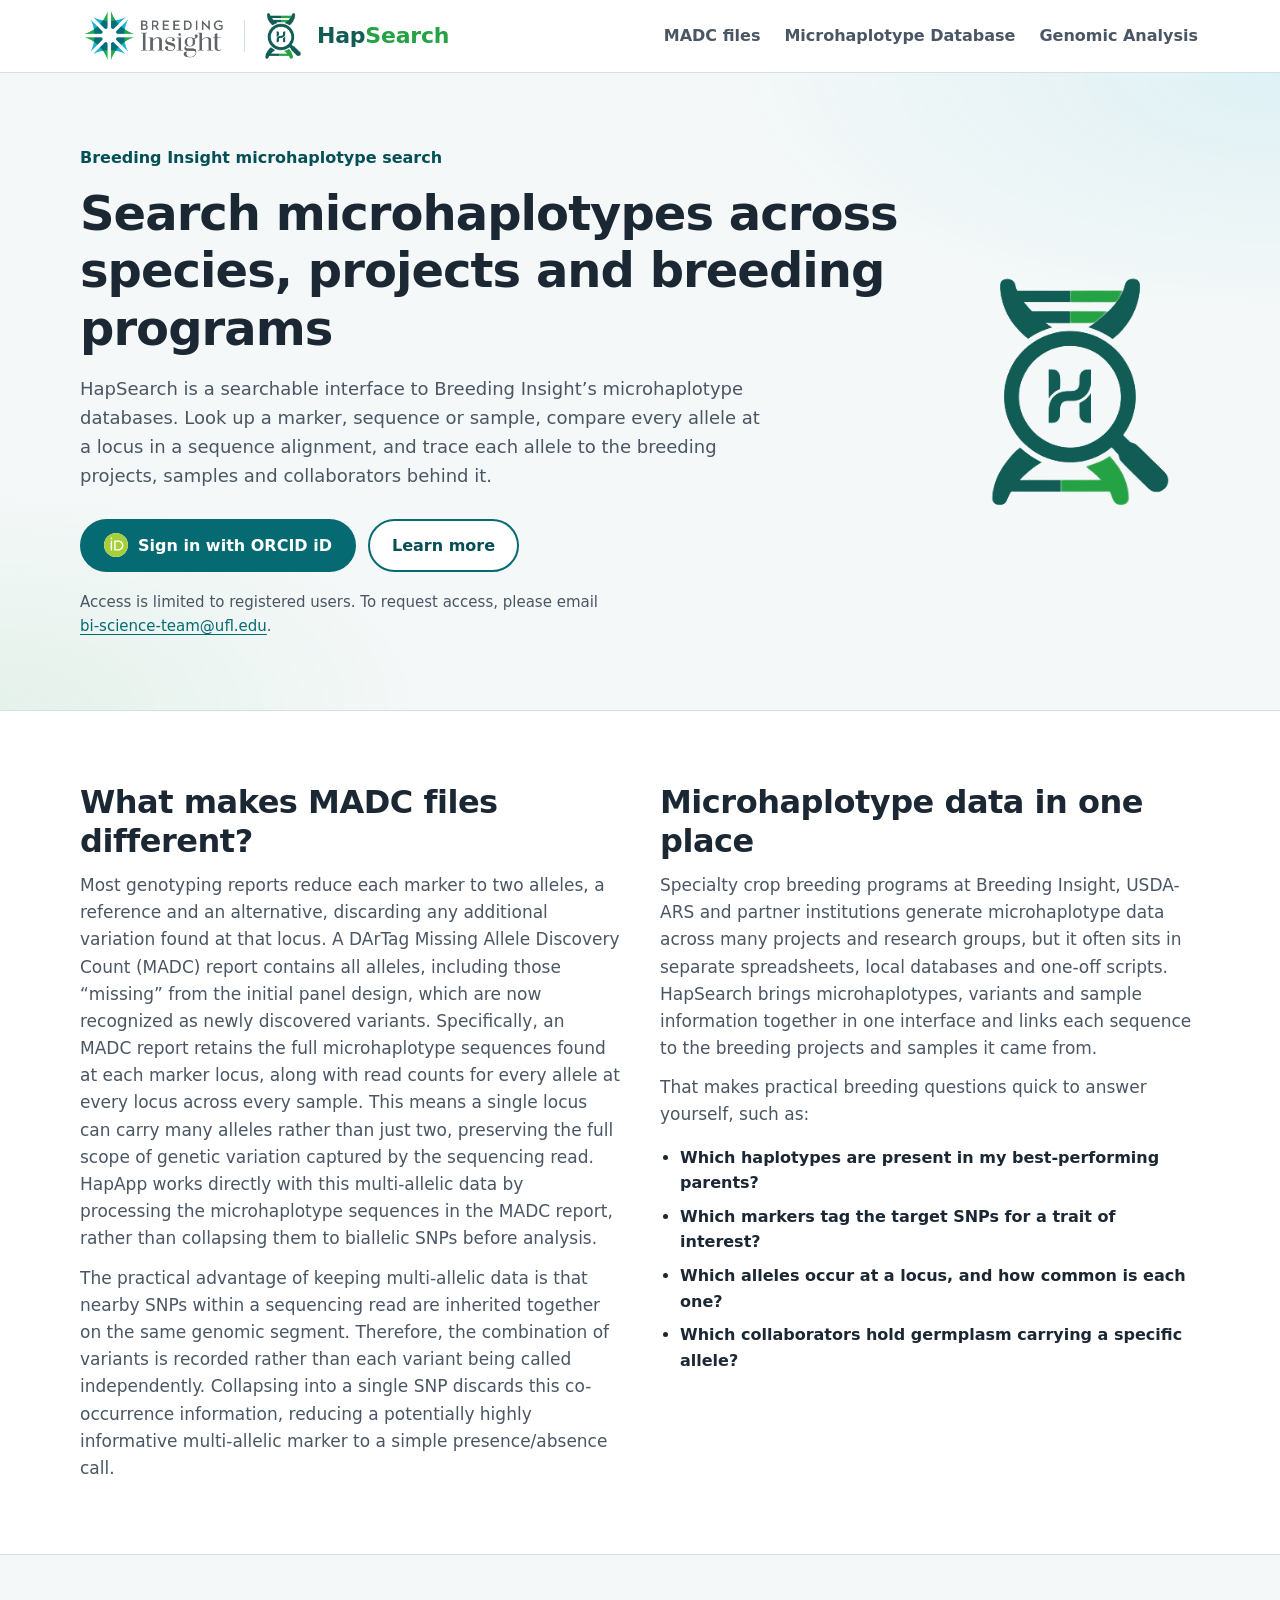
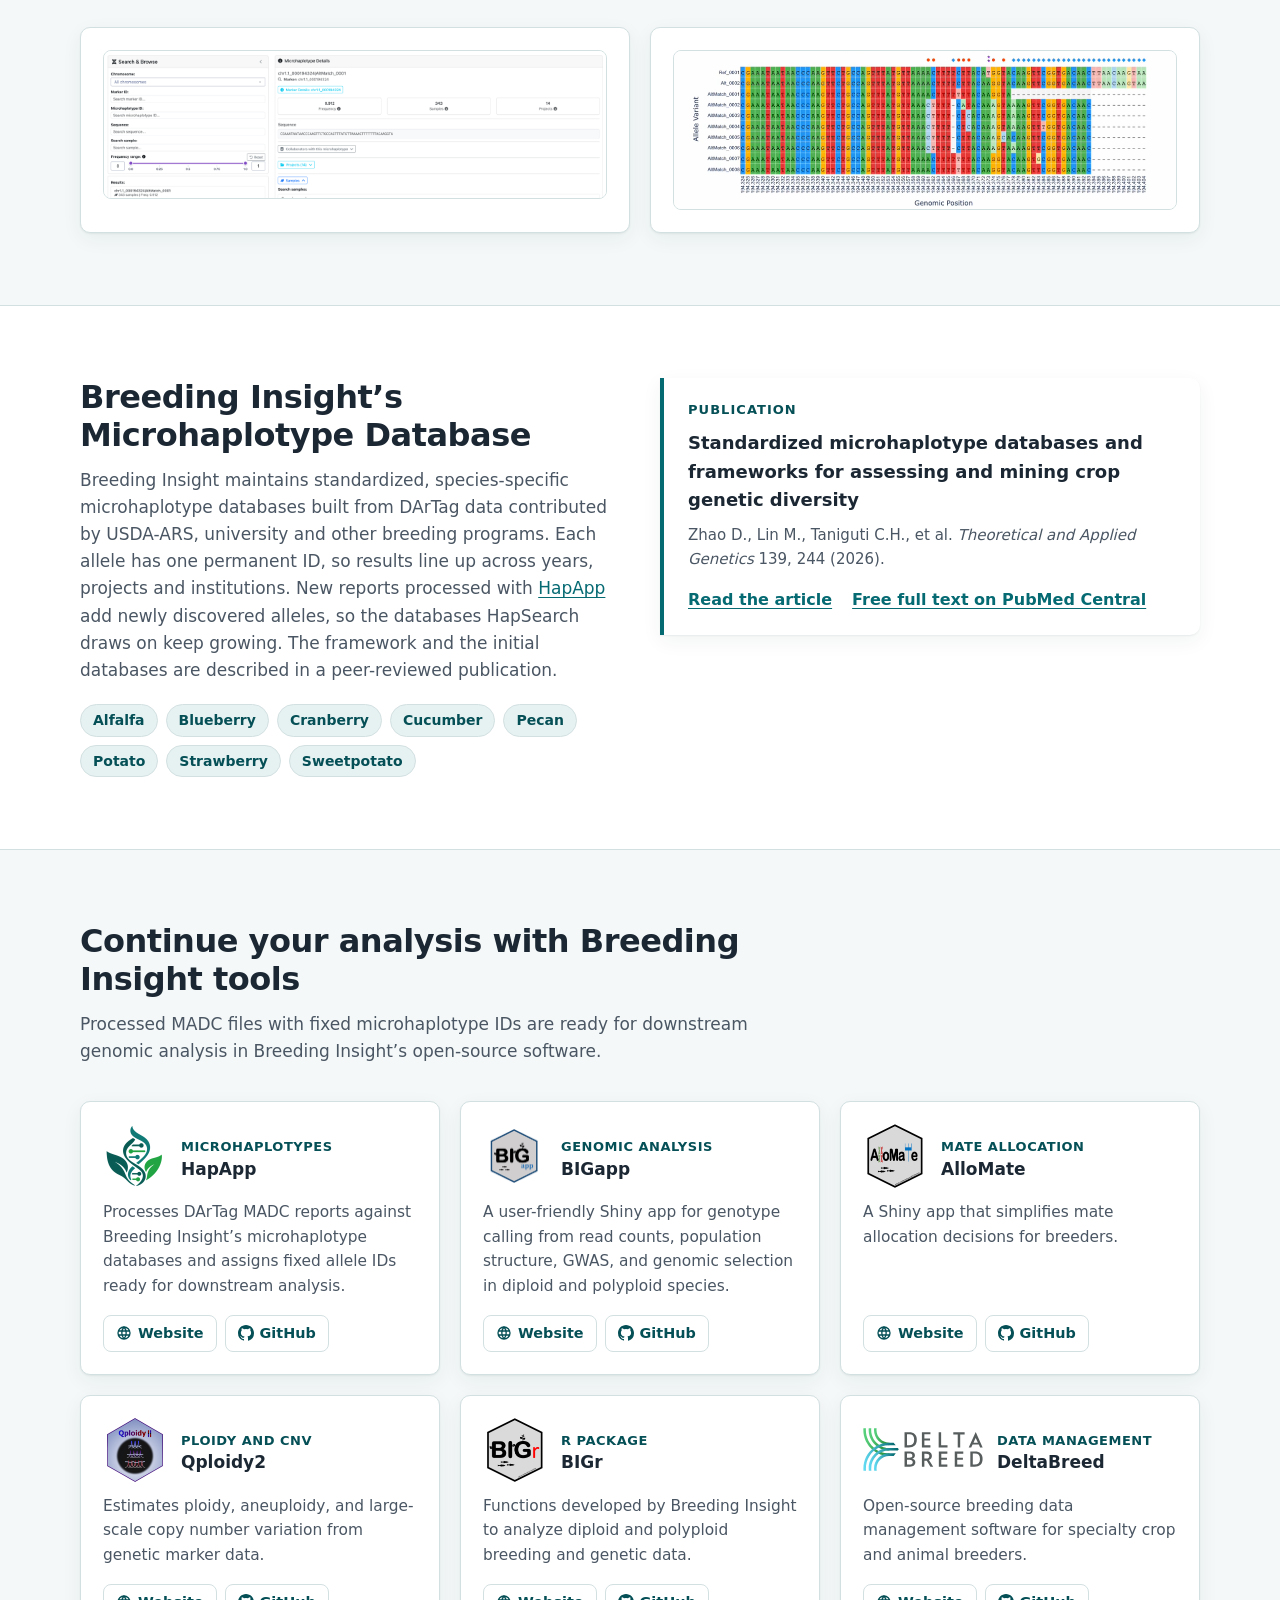
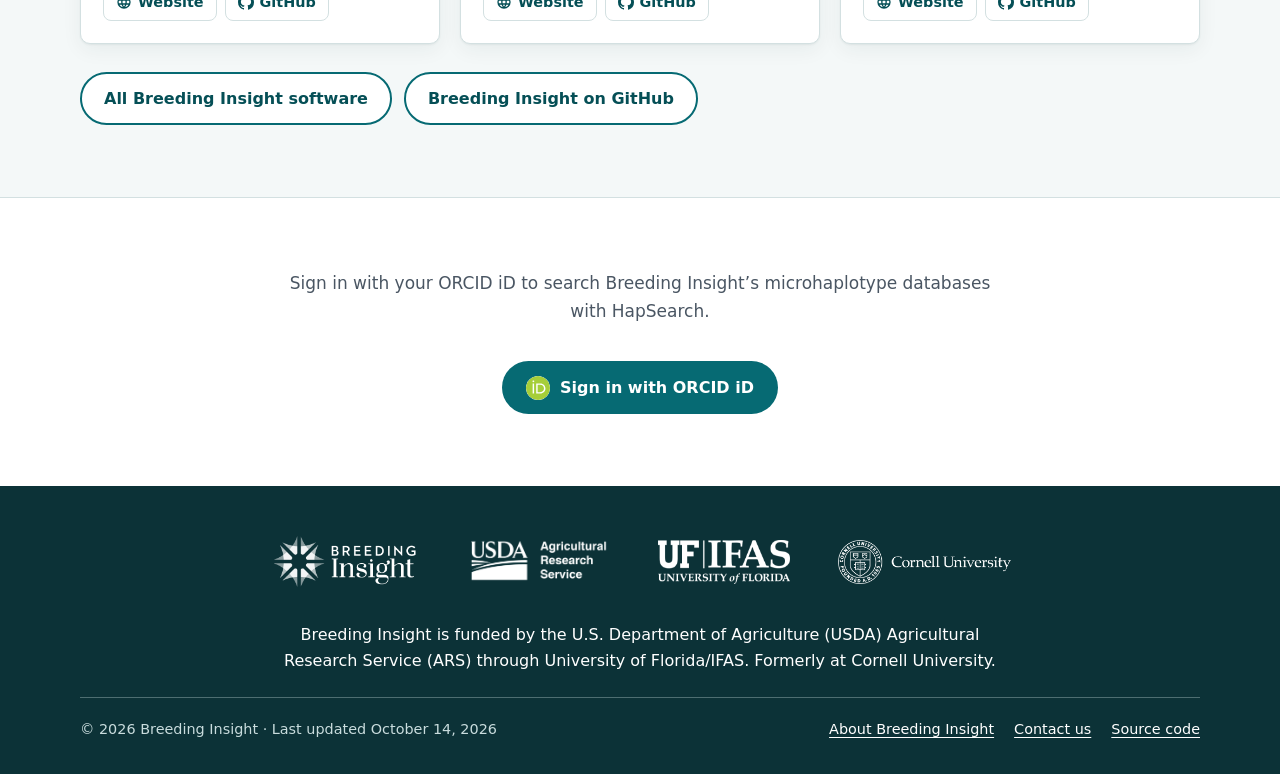
==== landing/index.html @ 9e6e0202 "Add a GitHub Pages landing page for the Cloud Run service The landing page follows the Breeding Insi" ====
<!doctype html>
<!--
  HapSearch landing page, published to GitHub Pages by .github/workflows/pages.yml.
  Layout and styles are copied from AlloMate's and HapApp's landing pages
  (Breeding-Insight/AlloMate and Breeding-Insight/HapApp-online, landing/index.html); keep them
  in step. The Cloud Run app URL appears in both sign-in links and on the wake.js script tag at
  the bottom of the page; update all three together. Update "Last updated" when content changes.
-->
<html lang="en">
  <head>
    <meta charset="utf-8">
    <meta name="viewport" content="width=device-width, initial-scale=1">
    <meta name="description" content="HapSearch is a search interface for Breeding Insight's microhaplotype databases: find alleles by species, sequence or project, compare them in alignments, and connect with the breeding programs that hold them.">
    <title>HapSearch | Breeding Insight</title>
    <link rel="icon" type="image/png" href="assets/hapsearch-icon.png">
    <style>
      :root {
        --ink: #1b2733;
        --ink-muted: #4a5663;
        --surface: #ffffff;
        --surface-alt: #f4f8f8;
        --surface-tint: #e6f2f2;
        --border: #d3e0e1;
        --primary: #066a73;
        --primary-strong: #054f56;
        --accent-green: #2aa84a;
        --accent-cyan: #1fb1d6;
        --footer-bg: #0c3237;
        --footer-ink: #ffffff;
        --footer-muted: #c9dcdd;
        --focus: #1b64dd;
        --radius: 10px;
        --shadow: 0 1px 2px rgba(12, 50, 55, 0.06), 0 6px 20px rgba(12, 50, 55, 0.06);
        --max: 1120px;
        --font: system-ui, -apple-system, BlinkMacSystemFont, "Segoe UI", Roboto, "Helvetica Neue", Arial, sans-serif;
      }

      *, *::before, *::after { box-sizing: border-box; }
      html { scroll-behavior: smooth; }
      body {
        margin: 0;
        background: var(--surface);
        color: var(--ink);
        font-family: var(--font);
        font-size: 1rem;
        line-height: 1.6;
        -webkit-font-smoothing: antialiased;
      }
      img { max-width: 100%; height: auto; }
      h1, h2, h3 { line-height: 1.2; margin: 0; }
      p { margin: 0; }
      a { color: var(--primary); text-underline-offset: 3px; }
      a:hover { color: var(--primary-strong); }
      :focus-visible { outline: 3px solid var(--focus); outline-offset: 3px; border-radius: 4px; }

      .skip-link {
        position: absolute; left: 16px; top: -100px; z-index: 10;
        background: var(--surface); color: var(--primary-strong); padding: 10px 16px;
        border: 2px solid var(--primary); border-radius: 6px; font-weight: 700;
      }
      .skip-link:focus { top: 12px; }
      .visually-hidden {
        position: absolute; width: 1px; height: 1px; padding: 0; margin: -1px;
        overflow: hidden; clip: rect(0, 0, 0, 0); white-space: nowrap; border: 0;
      }
      .wrap { width: min(var(--max), 100% - 32px); margin-inline: auto; }

      /* Header */
      .site-header { border-bottom: 1px solid var(--border); background: var(--surface); }
      .site-header .wrap { display: flex; align-items: center; justify-content: space-between; gap: 16px; min-height: 72px; flex-wrap: wrap; }
      .brand { display: flex; align-items: center; gap: 14px; }
      .brand .bi-logo { display: block; width: 150px; }
      .app-brand { display: flex; align-items: center; gap: 10px; text-decoration: none; color: var(--ink); }
      .app-brand img { display: block; height: 48px; width: auto; }
      .brand-divider { width: 1px; height: 32px; background: var(--border); }
      .site-nav ul { display: flex; gap: 4px 20px; list-style: none; margin: 0; padding: 0; flex-wrap: wrap; }
      .site-nav a { color: var(--ink-muted); font-weight: 600; text-decoration: none; padding: 6px 2px; display: inline-block; }
      .site-nav a:hover { color: var(--primary-strong); text-decoration: underline; }

      /* Buttons */
      .btn {
        display: inline-flex; align-items: center; gap: 10px; min-height: 48px;
        padding: 12px 22px; border-radius: 999px; font-weight: 700; font-size: 1rem;
        text-decoration: none; border: 2px solid transparent; transition: background-color .15s ease, color .15s ease;
      }
      .btn-primary { background: var(--primary); color: #ffffff; }
      .btn-primary:hover { background: var(--primary-strong); color: #ffffff; }
      .btn-secondary { background: var(--surface); color: var(--primary-strong); border-color: var(--primary); }
      .btn-secondary:hover { background: var(--surface-tint); color: var(--primary-strong); }
      .btn[aria-busy="true"] { cursor: progress; }
      .launch-spinner {
        width: 18px; height: 18px; flex: none; border-radius: 50%;
        border: 3px solid rgba(255, 255, 255, 0.45); border-top-color: #ffffff;
        animation: launch-spin 0.9s linear infinite;
      }
      @keyframes launch-spin { to { transform: rotate(360deg); } }
      .launch-status { flex-basis: 100%; margin: 4px 0 0; font-size: 0.9375rem; color: var(--ink-muted); }
      .launch-status:empty { display: none; }
      .orcid-icon { width: 24px; height: 24px; flex: none; background: #ffffff; border-radius: 50%; }

      /* Hero */
      .hero {
        background:
          radial-gradient(900px 400px at 100% 0%, rgba(31, 177, 214, 0.10), transparent 60%),
          radial-gradient(700px 360px at 0% 100%, rgba(42, 168, 74, 0.08), transparent 60%),
          var(--surface-alt);
        border-bottom: 1px solid var(--border);
      }
      .hero .wrap { display: grid; grid-template-columns: 1fr auto; gap: 48px; align-items: center; padding-block: 72px; }
      .hero-logo { width: 240px; height: auto; }
      .eyebrow {
        display: inline-block; font-size: 1rem; font-weight: 700;
        color: var(--primary-strong); margin-bottom: 14px;
      }
      .hero h1 { font-size: clamp(2rem, 1.3rem + 2.6vw, 3rem); letter-spacing: -0.02em; margin-bottom: 18px; }
      .hero .lead { font-size: 1.125rem; color: var(--ink-muted); max-width: 60ch; margin-bottom: 28px; }
      .hero-actions { display: flex; gap: 12px; flex-wrap: wrap; margin-bottom: 18px; }
      .access-note { font-size: 0.9375rem; color: var(--ink-muted); max-width: 60ch; }
      .nowrap { white-space: nowrap; }


      /* Sections */
      section.band { padding-block: 72px; }
      section.band.alt { background: var(--surface-alt); border-block: 1px solid var(--border); }
      .section-head { max-width: 72ch; margin-bottom: 36px; }
      .section-head h2 { font-size: clamp(1.5rem, 1.2rem + 1.2vw, 2rem); letter-spacing: -0.015em; margin-bottom: 12px; }
      .section-head p { color: var(--ink-muted); font-size: 1.0625rem; }
      .section-head p + p { margin-top: 12px; }

      .grid { display: grid; gap: 20px; }
      .grid-3 { grid-template-columns: repeat(3, 1fr); }

      .card {
        background: var(--surface); border: 1px solid var(--border); border-radius: var(--radius);
        padding: 22px; box-shadow: var(--shadow); display: flex; flex-direction: column; gap: 10px;
      }
      .card h3 { font-size: 1.0625rem; }
      .card p { color: var(--ink-muted); font-size: 0.9625rem; }

      .split { display: grid; grid-template-columns: 1fr 1fr; gap: 40px; align-items: start; }
      .steps { list-style: none; margin: 0; padding: 0; counter-reset: step; }
      .steps li { position: relative; padding-left: 48px; color: var(--ink-muted); counter-increment: step; }
      .steps li + li { margin-top: 18px; }
      .steps li::before {
        content: counter(step); position: absolute; left: 0; top: 0; width: 32px; height: 32px;
        border-radius: 50%; background: var(--surface-tint); color: var(--primary-strong);
        border: 2px solid var(--primary); font-weight: 700; display: grid; place-items: center;
      }
      .steps strong { display: block; color: var(--ink); }

      .citation {
        border-left: 4px solid var(--primary); background: var(--surface); border-radius: 0 var(--radius) var(--radius) 0;
        padding: 22px 24px; box-shadow: var(--shadow);
      }
      .citation .label { font-size: 0.8125rem; font-weight: 700; letter-spacing: 0.08em; text-transform: uppercase; color: var(--primary-strong); margin-bottom: 8px; }
      .citation .title { font-size: 1.125rem; font-weight: 700; margin-bottom: 8px; }
      .citation .meta { color: var(--ink-muted); font-size: 0.9375rem; margin-bottom: 16px; }
      .citation .links { display: flex; gap: 12px 20px; flex-wrap: wrap; font-weight: 600; }
      .crops { display: flex; flex-wrap: wrap; gap: 8px; list-style: none; padding: 0; margin: 20px 0 0; }
      .crops li {
        background: var(--surface-tint); color: var(--primary-strong); border: 1px solid var(--border);
        border-radius: 999px; padding: 4px 12px; font-size: 0.875rem; font-weight: 600;
      }

      .tool-card { gap: 12px; }
      .tool-head { display: flex; align-items: center; gap: 14px; }
      .tool-logo { width: 64px; height: 64px; object-fit: contain; flex: none; }
      .tool-logo.wide { width: 120px; }
      .tool-logo-fallback {
        width: 64px; height: 64px; flex: none; display: grid; place-items: center;
        clip-path: polygon(50% 0, 100% 25%, 100% 75%, 50% 100%, 0 75%, 0 25%);
        background: var(--primary); color: #ffffff; font-weight: 800; font-size: 1rem;
      }
      .tool-card .tool-tag { font-size: 0.8125rem; font-weight: 700; color: var(--primary-strong); letter-spacing: 0.04em; text-transform: uppercase; }
      .tool-card p { flex: 1; }
      .tool-links { display: flex; gap: 8px; flex-wrap: wrap; margin-top: 4px; }
      .tool-links a {
        display: inline-flex; align-items: center; gap: 6px; min-height: 36px; padding: 6px 12px;
        border-radius: 8px; border: 1px solid var(--border); font-size: 0.9rem; font-weight: 600;
        text-decoration: none; color: var(--primary-strong); background: var(--surface);
      }
      .tool-links a:hover { background: var(--surface-tint); border-color: var(--primary); }
      .tool-links svg { width: 16px; height: 16px; flex: none; }
      .more-links { margin-top: 28px; display: flex; gap: 12px; flex-wrap: wrap; }

      .cta { text-align: center; }
      .cta .section-head { margin-inline: auto; }
      .cta .hero-actions { justify-content: center; margin-bottom: 0; }


      /* Footer */
      .site-footer { background: var(--footer-bg); color: var(--footer-ink); padding-block: 48px 32px; }
      .partner-logos { display: flex; align-items: center; justify-content: center; flex-wrap: wrap; gap: 28px 48px; list-style: none; margin: 0 0 32px; padding: 0; }
      .partner-logos img { display: block; height: 44px; width: auto; }
      .partner-logos .logo-bi img { height: 56px; }
      .partner-logos .logo-ifas img { filter: brightness(0) invert(1); }
      .funding { text-align: center; max-width: 70ch; margin: 0 auto 24px; color: var(--footer-ink); font-size: 1rem; }
      .footer-bottom {
        border-top: 1px solid rgba(201, 220, 221, 0.35); padding-top: 20px;
        display: flex; justify-content: space-between; gap: 12px 24px; flex-wrap: wrap; color: var(--footer-muted); font-size: 0.9rem;
      }
      .footer-bottom ul { display: flex; gap: 8px 20px; flex-wrap: wrap; list-style: none; margin: 0; padding: 0; }
      .site-footer a { color: var(--footer-ink); }
      .site-footer a:hover { color: var(--footer-muted); }
      .site-footer :focus-visible { outline-color: #ffffff; }

      @media (max-width: 960px) {
        .split { grid-template-columns: 1fr; }
        .hero-logo { width: 160px; }
        .grid-3 { grid-template-columns: repeat(2, 1fr); }
      }
      @media (max-width: 640px) {
        .hero .wrap { padding-block: 48px; }
        .hero-logo { display: none; }
        section.band { padding-block: 52px; }
        .grid-3 { grid-template-columns: 1fr; }
        .brand .bi-logo { width: 120px; }
        .brand-divider, .site-nav { display: none; }
        .partner-logos img { height: 36px; }
        .partner-logos .logo-bi img { height: 46px; }
      }
      @media (prefers-reduced-motion: reduce) {
        html { scroll-behavior: auto; }
        .launch-spinner { animation-duration: 2.4s; }
        * { transition: none !important; }
      }
      @media (forced-colors: active) {
        .btn, .card, .tool-links a { border: 1px solid CanvasText; }
      }
      .app-brand .app-name { font-size: 1.375rem; font-weight: 800; letter-spacing: -0.01em; }

      /* Wordmark colors match the logo (and HapApp's wordmark). */
      .app-name .wm-hap { color: #115c55; }
      .app-name .wm-search { color: #25a244; }

      /* Screenshots */
      .feature-card { gap: 14px; }
      .shot {
        margin: 0; border: 1px solid var(--border); border-radius: 8px; overflow: hidden;
        background: var(--surface-alt);
      }
      .shot img { display: block; width: 100%; height: auto; }
      .questions { margin: 16px 0 0; padding-left: 1.25em; color: var(--ink); font-weight: 600; }
      .questions li + li { margin-top: 8px; }
      .grid-2 { grid-template-columns: repeat(2, 1fr); }
      @media (max-width: 960px) { .grid-2 { grid-template-columns: 1fr; } }
    </style>
  </head>
  <body>
    <a class="skip-link" href="#main">Skip to main content</a>

    <svg aria-hidden="true" focusable="false" style="display:none">
      <symbol id="icon-orcid" viewBox="0 0 256 256">
        <path fill="#A6CE39" d="M256 128c0 70.7-57.3 128-128 128S0 198.7 0 128 57.3 0 128 0s128 57.3 128 128z"/>
        <path fill="#fff" d="M86.3 186.2H70.9V79.1h15.4v107.1zM108.9 79.1h41.6c39.6 0 57 28.3 57 53.6 0 27.5-21.5 53.6-56.8 53.6h-41.8V79.1zm15.4 93.3h24.5c34.9 0 42.9-26.5 42.9-39.7C191.7 111.2 178 93 148 93h-23.7v79.4zM88.7 56.8c0 5.5-4.5 10.1-10.1 10.1s-10.1-4.6-10.1-10.1c0-5.6 4.5-10.1 10.1-10.1s10.1 4.6 10.1 10.1z"/>
      </symbol>
      <symbol id="icon-globe" viewBox="0 0 24 24"><path fill="none" stroke="currentColor" stroke-width="2" stroke-linecap="round" stroke-linejoin="round" d="M12 21a9 9 0 1 0 0-18 9 9 0 0 0 0 18zM3.6 9h16.8M3.6 15h16.8M12 3a14 14 0 0 1 0 18M12 3a14 14 0 0 0 0 18"/></symbol>
      <symbol id="icon-github" viewBox="0 0 16 16"><path fill="currentColor" d="M8 0C3.58 0 0 3.58 0 8a8 8 0 0 0 5.47 7.59c.4.07.55-.17.55-.38v-1.33c-2.23.48-2.7-1.07-2.7-1.07-.36-.92-.89-1.17-.89-1.17-.73-.5.05-.49.05-.49.8.06 1.23.83 1.23.83.71 1.23 1.87.87 2.33.66.07-.52.28-.87.5-1.07-1.78-.2-3.64-.89-3.64-3.95 0-.87.31-1.59.82-2.15-.08-.2-.36-1.02.08-2.12 0 0 .67-.21 2.2.82a7.6 7.6 0 0 1 4 0c1.53-1.04 2.2-.82 2.2-.82.44 1.1.16 1.92.08 2.12.51.56.82 1.27.82 2.15 0 3.07-1.87 3.75-3.65 3.95.29.25.54.73.54 1.48v2.2c0 .21.15.46.55.38A8 8 0 0 0 16 8c0-4.42-3.58-8-8-8z"/></symbol>
    </svg>

    <header class="site-header">
      <div class="wrap">
        <div class="brand">
          <a href="https://breedinginsight.org/">
            <img class="bi-logo" src="assets/breeding-insight-logo.png" width="280" height="102" alt="Breeding Insight">
          </a>
          <span class="brand-divider" aria-hidden="true"></span>
          <a class="app-brand" href="./">
            <img src="assets/hapsearch-logo.png" width="48" height="48" alt="">
            <span class="app-name"><span class="wm-hap">Hap</span><span class="wm-search">Search</span></span>
          </a>
        </div>
        <nav class="site-nav" aria-label="Page sections">
          <ul>
            <li><a href="#about">MADC files</a></li>
            <li><a href="#database">Microhaplotype Database</a></li>
            <li><a href="#tools">Genomic Analysis</a></li>
          </ul>
        </nav>
      </div>
    </header>

    <main id="main">
      <section class="hero" aria-labelledby="hero-title">
        <div class="wrap">
          <div>
            <span class="eyebrow">Breeding Insight microhaplotype search</span>
            <h1 id="hero-title">Search microhaplotypes across species, projects and breeding programs</h1>
            <p class="lead">
              HapSearch is a searchable interface to Breeding Insight&rsquo;s microhaplotype databases. Look up a marker,
              sequence or sample, compare every allele at a locus in a sequence alignment, and trace each allele to
              the breeding projects, samples and collaborators behind it.
            </p>
            <div class="hero-actions">
              <a class="btn btn-primary" href="https://hapsearch-510101458052.us-west1.run.app/auth/login" data-launch>
                <svg class="orcid-icon" aria-hidden="true" focusable="false"><use href="#icon-orcid"/></svg>
                Sign in with ORCID iD
              </a>
              <a class="btn btn-secondary" href="#about">Learn more</a>
            </div>
            <p class="access-note">
              Access is limited to registered users. To request access, please email
              <a class="nowrap" href="mailto:bi-science-team@ufl.edu?subject=HapSearch%20access%20request">bi-science-team@ufl.edu</a>.
            </p>
          </div>
          <img class="hero-logo" src="assets/hapsearch-logo.png" width="240" height="240" alt="">
        </div>
      </section>

      <section class="band" id="about" aria-labelledby="about-title">
        <div class="wrap split">
          <div class="section-head" style="margin-bottom:0">
            <h2 id="about-title">What makes MADC files different?</h2>
            <p>
              Most genotyping reports reduce each marker to two alleles, a reference and an alternative, discarding
              any additional variation found at that locus. A DArTag Missing Allele Discovery Count (MADC) report
              contains all alleles, including those &ldquo;missing&rdquo; from the initial panel design, which are now
              recognized as newly discovered variants. Specifically, an MADC report retains the full microhaplotype
              sequences found at each marker locus, along with read counts for every allele at every locus across
              every sample. This means a single locus can carry many alleles rather than just two, preserving the
              full scope of genetic variation captured by the sequencing read. HapApp works directly with this
              multi-allelic data by processing the microhaplotype sequences in the MADC report, rather than
              collapsing them to biallelic SNPs before analysis.
            </p>
            <p>
              The practical advantage of keeping multi-allelic data is that nearby SNPs within a sequencing read are
              inherited together on the same genomic segment. Therefore, the combination of variants is recorded
              rather than each variant being called independently. Collapsing into a single SNP discards this
              co-occurrence information, reducing a potentially highly informative multi-allelic marker to a simple
              presence/absence call.
            </p>
          </div>
          <div class="section-head" style="margin-bottom:0">
            <h2>Microhaplotype data in one place</h2>
            <p>
              Specialty crop breeding programs at Breeding Insight, USDA-ARS and partner institutions generate
              microhaplotype data across many projects and research groups, but it often sits in separate
              spreadsheets, local databases and one-off scripts. HapSearch brings microhaplotypes, variants and
              sample information together in one interface and links each sequence to the breeding projects and
              samples it came from.
            </p>
            <p>That makes practical breeding questions quick to answer yourself, such as:</p>
            <ul class="questions">
              <li>Which haplotypes are present in my best-performing parents?</li>
              <li>Which markers tag the target SNPs for a trait of interest?</li>
              <li>Which alleles occur at a locus, and how common is each one?</li>
              <li>Which collaborators hold germplasm carrying a specific allele?</li>
            </ul>
          </div>
        </div>
      </section>

      <section class="band alt" id="features" aria-label="Screenshots">
        <div class="wrap">
          <div class="grid grid-2">
            <article class="card feature-card">
              <figure class="shot">
                <img src="assets/screenshots/haplotype-explorer.png" width="1400" height="409" loading="lazy"
                     alt="The Haplotype Explorer: search filters on the left, and on the right the details of one microhaplotype with its frequency, sample count, project count and sequence.">
              </figure>
            </article>
            <article class="card feature-card">
              <figure class="shot">
                <img src="assets/screenshots/alignment.png" width="992" height="312" loading="lazy"
                     alt="A multiple sequence alignment of ten allele variants of one marker, with color-coded nucleotides and variant markers above the columns.">
              </figure>
            </article>
          </div>
        </div>
      </section>

      <section class="band" id="database" aria-labelledby="database-title">
        <div class="wrap split">
          <div>
            <div class="section-head" style="margin-bottom:0">
              <h2 id="database-title">Breeding Insight&rsquo;s Microhaplotype Database</h2>
              <p>
                Breeding Insight maintains standardized, species-specific microhaplotype databases built from
                DArTag data contributed by USDA-ARS, university and other breeding programs. Each allele has one
                permanent ID, so results line up across years, projects and institutions. New reports processed
                with <a href="https://breeding-insight.github.io/HapApp-online/">HapApp</a> add newly discovered
                alleles, so the databases HapSearch draws on keep growing. The framework and the initial databases
                are described in a peer-reviewed publication.
              </p>
            </div>
            <ul class="crops" aria-label="Species covered in the publication">
              <li>Alfalfa</li><li>Blueberry</li><li>Cranberry</li><li>Cucumber</li>
              <li>Pecan</li><li>Potato</li><li>Strawberry</li><li>Sweetpotato</li>
            </ul>
          </div>
          <article class="citation" aria-labelledby="citation-title">
            <p class="label">Publication</p>
            <p class="title" id="citation-title">Standardized microhaplotype databases and frameworks for assessing and mining crop genetic diversity</p>
            <p class="meta">Zhao D., Lin M., Taniguti C.H., et al. <cite>Theoretical and Applied Genetics</cite> 139, 244 (2026).</p>
            <div class="links">
              <a href="https://doi.org/10.1007/s00122-026-05340-4">Read the article<span class="visually-hidden"> (DOI 10.1007/s00122-026-05340-4)</span></a>
              <a href="https://pmc.ncbi.nlm.nih.gov/articles/PMC13506570/">Free full text on PubMed Central</a>
            </div>
          </article>
        </div>
      </section>

      <section class="band alt" id="tools" aria-labelledby="tools-title">
        <div class="wrap">
          <div class="section-head">
            <h2 id="tools-title">Continue your analysis with Breeding Insight tools</h2>
            <p>
              Processed MADC files with fixed microhaplotype IDs are ready for downstream genomic analysis in
              Breeding Insight&rsquo;s open-source software.
            </p>
          </div>
          <div class="grid grid-3">
            <article class="card tool-card" aria-labelledby="tool-1">
              <div class="tool-head">
                <img class="tool-logo" src="assets/tools/hapapp.png" alt="" loading="lazy">
                <div>
                  <span class="tool-tag">Microhaplotypes</span>
                  <h3 id="tool-1">HapApp</h3>
                </div>
              </div>
              <p>Processes DArTag MADC reports against Breeding Insight&rsquo;s microhaplotype databases and assigns fixed allele IDs ready for downstream analysis.</p>
              <div class="tool-links">
                <a href="https://breeding-insight.github.io/HapApp-online/"><svg aria-hidden="true" focusable="false"><use href="#icon-globe"/></svg>Website<span class="visually-hidden"> for HapApp</span></a>
                <a href="https://github.com/Breeding-Insight/HapApp-online"><svg aria-hidden="true" focusable="false"><use href="#icon-github"/></svg>GitHub<span class="visually-hidden"> repository for HapApp</span></a>
              </div>
            </article>
            <article class="card tool-card" aria-labelledby="tool-2">
              <div class="tool-head">
                <img class="tool-logo" src="assets/tools/bigapp.png" alt="" loading="lazy">
                <div>
                  <span class="tool-tag">Genomic analysis</span>
                  <h3 id="tool-2">BIGapp</h3>
                </div>
              </div>
              <p>A user-friendly Shiny app for genotype calling from read counts, population structure, GWAS, and genomic selection in diploid and polyploid species.</p>
              <div class="tool-links">
                <a href="https://breedinginsight.org/bigapp/"><svg aria-hidden="true" focusable="false"><use href="#icon-globe"/></svg>Website<span class="visually-hidden"> for BIGapp</span></a>
                <a href="https://github.com/Breeding-Insight/BIGapp"><svg aria-hidden="true" focusable="false"><use href="#icon-github"/></svg>GitHub<span class="visually-hidden"> repository for BIGapp</span></a>
              </div>
            </article>
            <article class="card tool-card" aria-labelledby="tool-3">
              <div class="tool-head">
                <img class="tool-logo" src="assets/tools/allomate.png" alt="" loading="lazy">
                <div>
                  <span class="tool-tag">Mate allocation</span>
                  <h3 id="tool-3">AlloMate</h3>
                </div>
              </div>
              <p>A Shiny app that simplifies mate allocation decisions for breeders.</p>
              <div class="tool-links">
                <a href="https://breedinginsight.org/allomate/"><svg aria-hidden="true" focusable="false"><use href="#icon-globe"/></svg>Website<span class="visually-hidden"> for AlloMate</span></a>
                <a href="https://github.com/Breeding-Insight/AlloMate"><svg aria-hidden="true" focusable="false"><use href="#icon-github"/></svg>GitHub<span class="visually-hidden"> repository for AlloMate</span></a>
              </div>
            </article>
            <article class="card tool-card" aria-labelledby="tool-4">
              <div class="tool-head">
                <img class="tool-logo" src="assets/tools/qploidy2.png" alt="" loading="lazy">
                <div>
                  <span class="tool-tag">Ploidy and CNV</span>
                  <h3 id="tool-4">Qploidy2</h3>
                </div>
              </div>
              <p>Estimates ploidy, aneuploidy, and large-scale copy number variation from genetic marker data.</p>
              <div class="tool-links">
                <a href="https://breedinginsight.org/qploidy/"><svg aria-hidden="true" focusable="false"><use href="#icon-globe"/></svg>Website<span class="visually-hidden"> for Qploidy2</span></a>
                <a href="https://github.com/Breeding-Insight/Qploidy2"><svg aria-hidden="true" focusable="false"><use href="#icon-github"/></svg>GitHub<span class="visually-hidden"> repository for Qploidy2</span></a>
              </div>
            </article>
            <article class="card tool-card" aria-labelledby="tool-5">
              <div class="tool-head">
                <img class="tool-logo" src="assets/tools/bigr.png" alt="" loading="lazy">
                <div>
                  <span class="tool-tag">R package</span>
                  <h3 id="tool-5">BIGr</h3>
                </div>
              </div>
              <p>Functions developed by Breeding Insight to analyze diploid and polyploid breeding and genetic data.</p>
              <div class="tool-links">
                <a href="https://breeding-insight.github.io/BIGr_documentation/"><svg aria-hidden="true" focusable="false"><use href="#icon-globe"/></svg>Website<span class="visually-hidden"> for BIGr</span></a>
                <a href="https://github.com/Breeding-Insight/BIGr"><svg aria-hidden="true" focusable="false"><use href="#icon-github"/></svg>GitHub<span class="visually-hidden"> repository for BIGr</span></a>
              </div>
            </article>
            <article class="card tool-card" aria-labelledby="tool-6">
              <div class="tool-head">
                <img class="tool-logo wide" src="assets/tools/deltabreed.svg" alt="" loading="lazy">
                <div>
                  <span class="tool-tag">Data management</span>
                  <h3 id="tool-6">DeltaBreed</h3>
                </div>
              </div>
              <p>Open-source breeding data management software for specialty crop and animal breeders.</p>
              <div class="tool-links">
                <a href="https://breedinginsight.org/learning-hub/deltabreed/"><svg aria-hidden="true" focusable="false"><use href="#icon-globe"/></svg>Website<span class="visually-hidden"> for DeltaBreed</span></a>
                <a href="https://github.com/Breeding-Insight/DeltaBreed"><svg aria-hidden="true" focusable="false"><use href="#icon-github"/></svg>GitHub<span class="visually-hidden"> repository for DeltaBreed</span></a>
              </div>
            </article>
          </div>
          <div class="more-links">
            <a class="btn btn-secondary" href="https://breedinginsight.org/open-source-software-solutions/">All Breeding Insight software</a>
            <a class="btn btn-secondary" href="https://github.com/Breeding-Insight">Breeding Insight on GitHub</a>
          </div>
        </div>
      </section>

      <section class="band cta" aria-label="Sign in">
        <div class="wrap">
          <div class="section-head">
            <p>Sign in with your ORCID iD to search Breeding Insight&rsquo;s microhaplotype databases with HapSearch.</p>
          </div>
          <div class="hero-actions">
            <a class="btn btn-primary" href="https://hapsearch-510101458052.us-west1.run.app/auth/login" data-launch>
              <svg class="orcid-icon" aria-hidden="true" focusable="false"><use href="#icon-orcid"/></svg>
              Sign in with ORCID iD
            </a>
          </div>
        </div>
      </section>
    </main>

    <footer class="site-footer">
      <div class="wrap">
        <ul class="partner-logos" aria-label="Partner organizations">
          <li class="logo-bi"><img src="assets/breeding-insight-logo-white.png" width="154" height="56" alt="Breeding Insight"></li>
          <li><img src="assets/usda-ars-logo-white.png" width="139" height="44" alt="USDA Agricultural Research Service"></li>
          <li class="logo-ifas"><a href="https://ifas.ufl.edu/"><img src="assets/uf-ifas-logo.svg" width="132" height="44" alt="University of Florida Institute of Food and Agricultural Sciences (UF/IFAS)"></a></li>
          <li><img src="assets/cornell-logo-white.png" width="173" height="44" alt="Cornell University"></li>
        </ul>
        <p class="funding">
          Breeding Insight is funded by the U.S. Department of Agriculture (USDA) Agricultural Research Service (ARS)
          through University of Florida/IFAS. Formerly at Cornell University.
        </p>
        <div class="footer-bottom">
          <p>&copy; 2026 Breeding Insight &middot; Last updated October 14, 2026</p>
          <ul>
            <li><a href="https://breedinginsight.org/about-bi/">About Breeding Insight</a></li>
            <li><a href="https://breedinginsight.org/contact-us/">Contact us</a></li>
            <li><a href="https://github.com/Breeding-Insight/HapSearch">Source code</a></li>
          </ul>
        </div>
      </div>
    </footer>

    <script src="assets/wake.js" data-app-url="https://hapsearch-510101458052.us-west1.run.app" data-health-path="/health"
            data-app-name="HapSearch" data-contact-email="bi-science-team@ufl.edu" defer></script>

  </body>
</html>
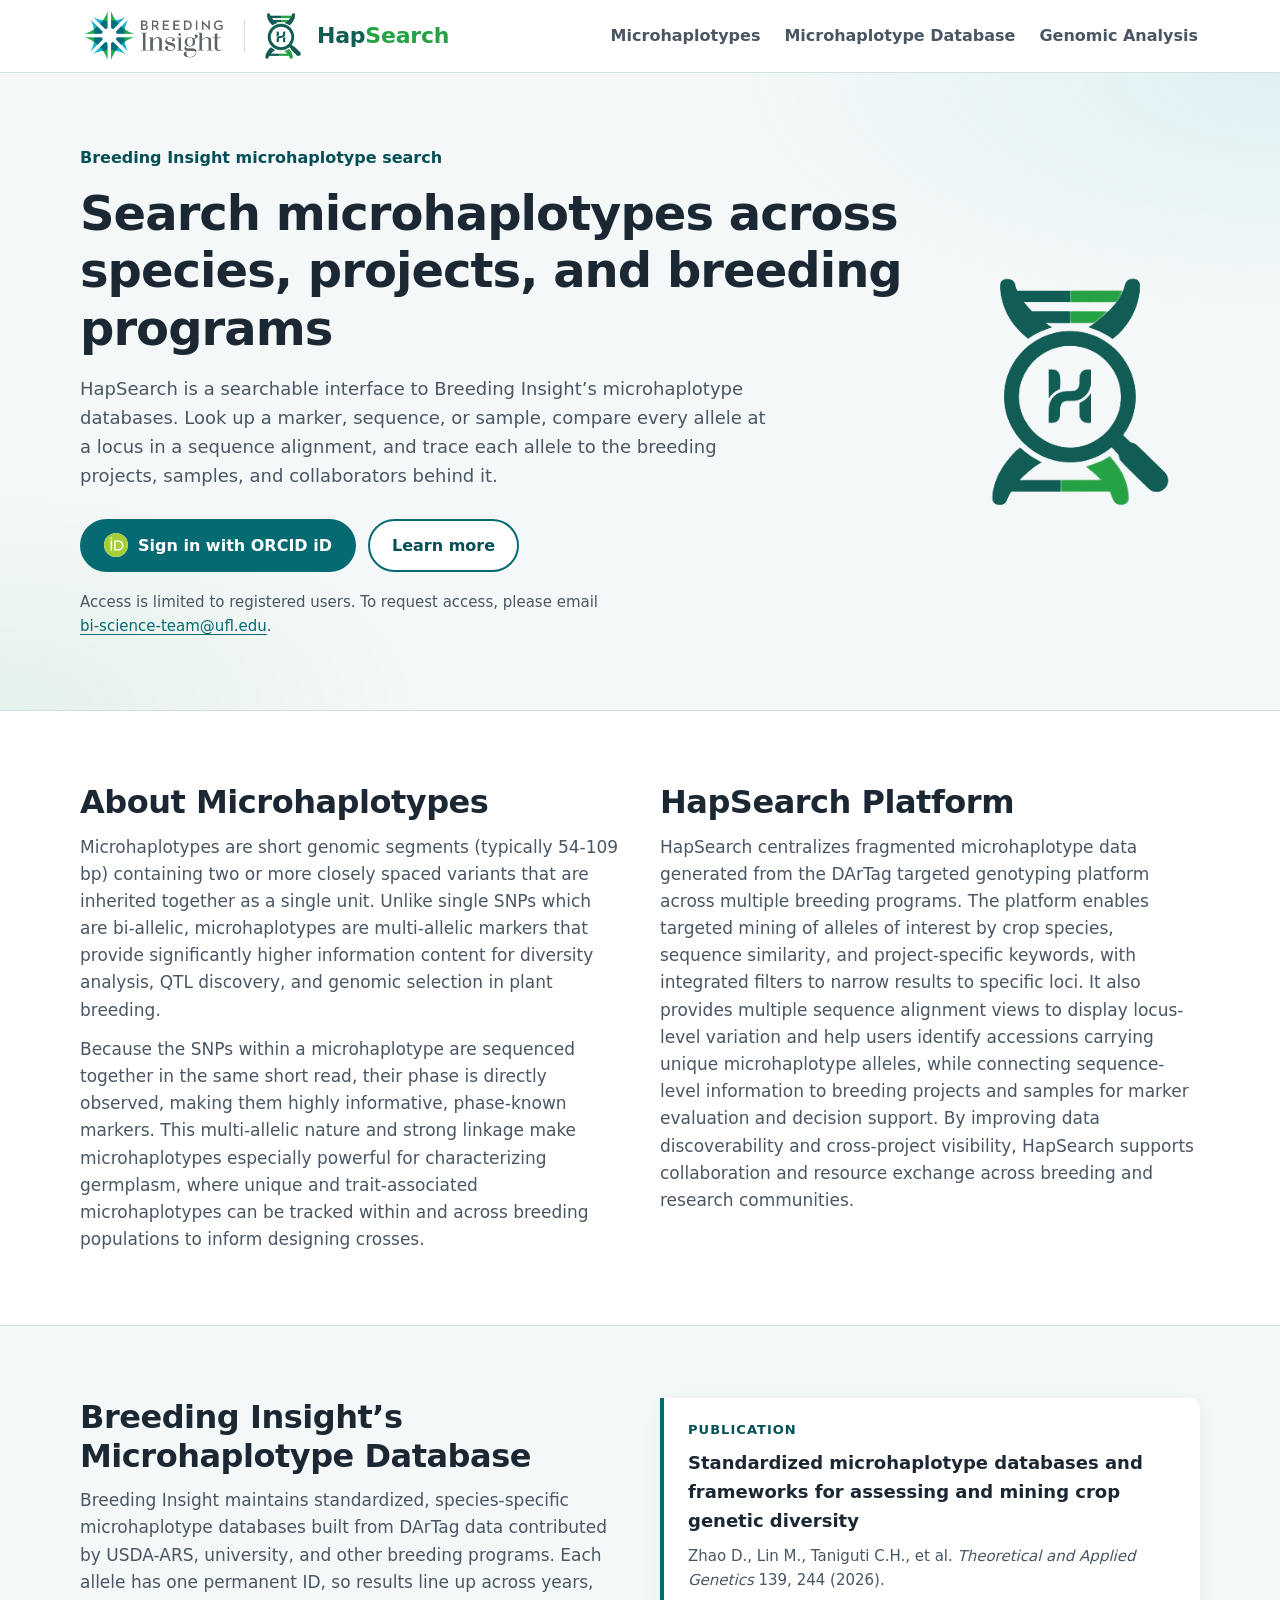
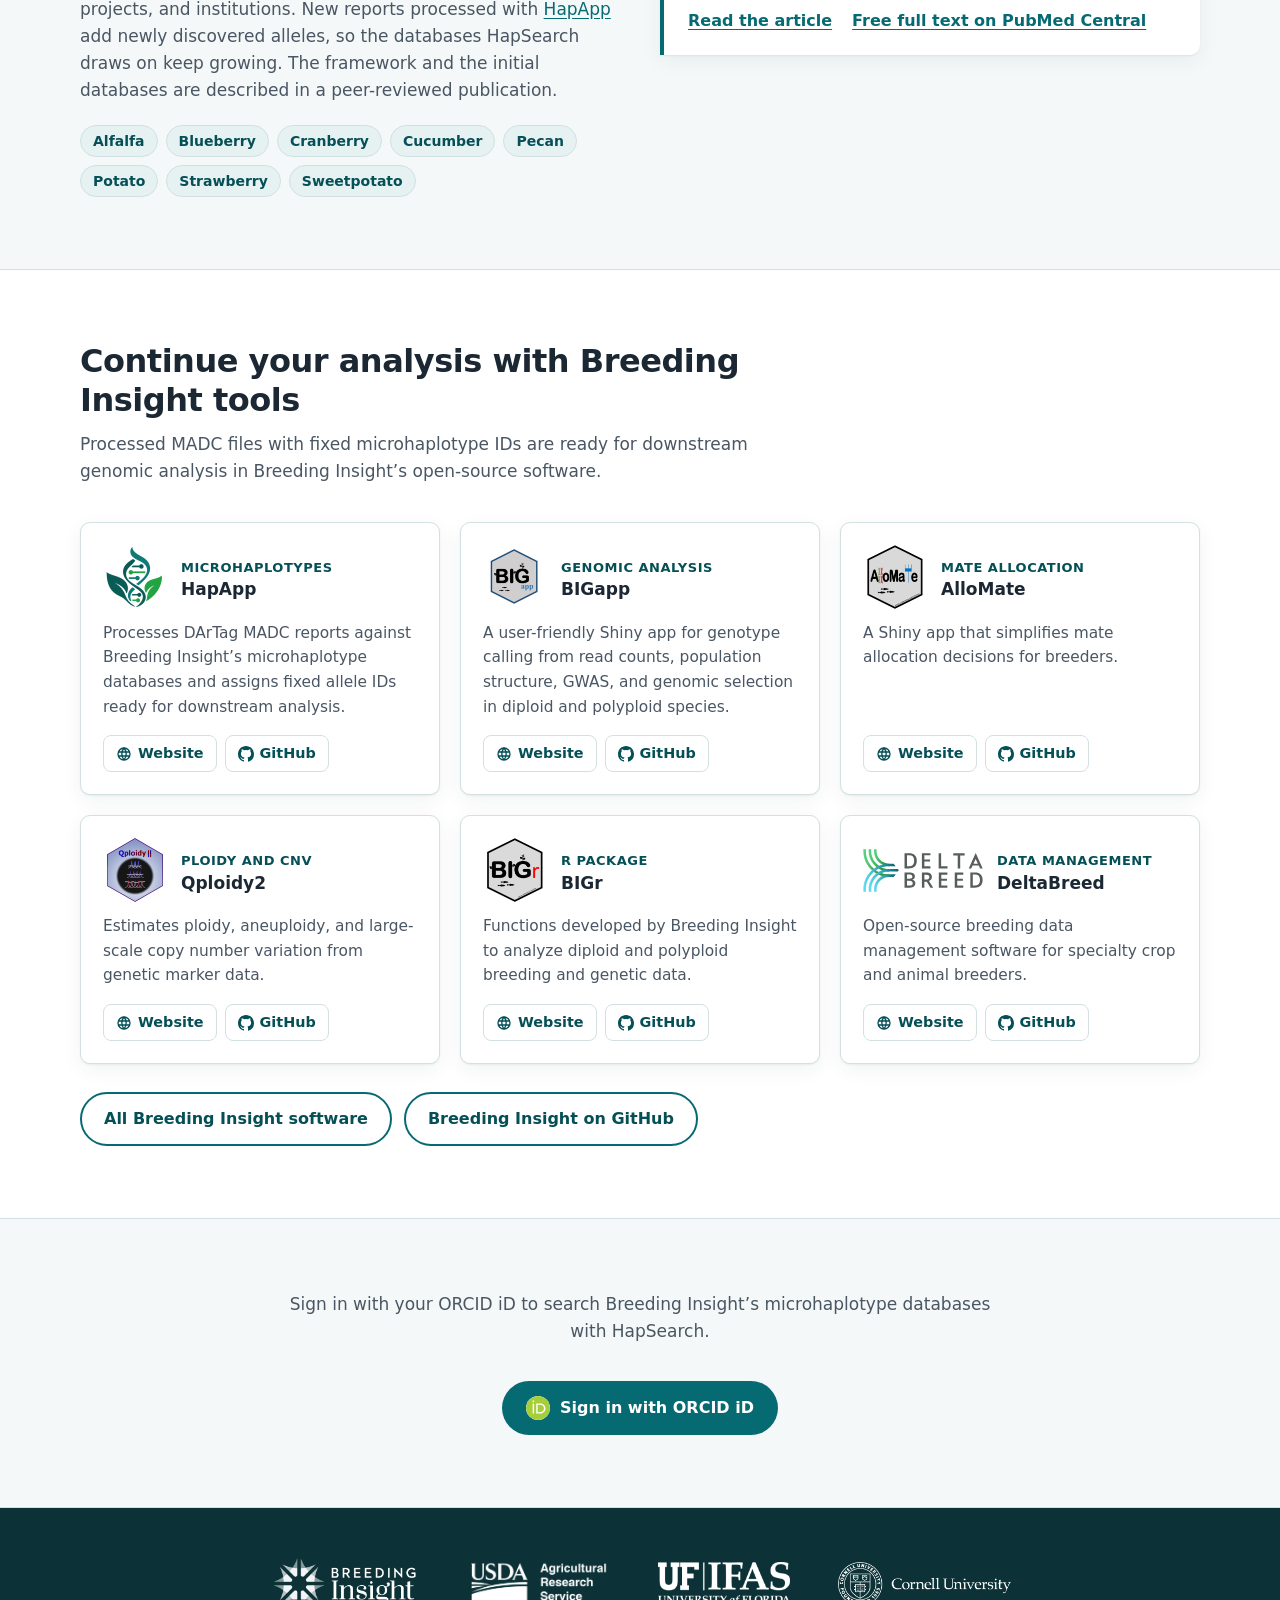
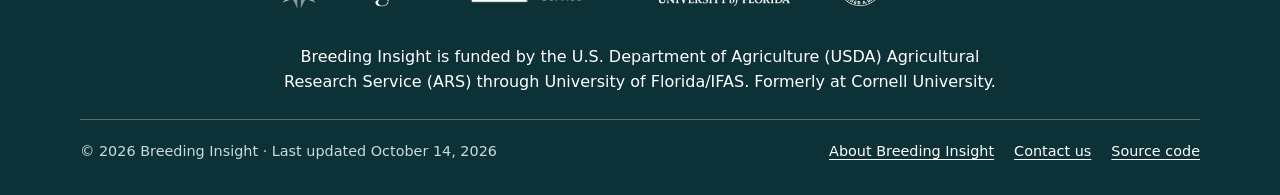
==== commit 60eefc76: "Use the original microhaplotype and platform text on the landing page Restore the "About Microhaplot" ====
--- a/landing/index.html
+++ b/landing/index.html
@@ -10,7 +10,7 @@
   <head>
     <meta charset="utf-8">
     <meta name="viewport" content="width=device-width, initial-scale=1">
-    <meta name="description" content="HapSearch is a search interface for Breeding Insight's microhaplotype databases: find alleles by species, sequence or project, compare them in alignments, and connect with the breeding programs that hold them.">
+    <meta name="description" content="HapSearch is a search interface for Breeding Insight's microhaplotype databases: find alleles by species, sequence, or project, compare them in alignments, and connect with the breeding programs that hold them.">
     <title>HapSearch | Breeding Insight</title>
     <link rel="icon" type="image/png" href="assets/hapsearch-icon.png">
     <style>
@@ -232,18 +232,6 @@
       /* Wordmark colors match the logo (and HapApp's wordmark). */
       .app-name .wm-hap { color: #115c55; }
       .app-name .wm-search { color: #25a244; }
-
-      /* Screenshots */
-      .feature-card { gap: 14px; }
-      .shot {
-        margin: 0; border: 1px solid var(--border); border-radius: 8px; overflow: hidden;
-        background: var(--surface-alt);
-      }
-      .shot img { display: block; width: 100%; height: auto; }
-      .questions { margin: 16px 0 0; padding-left: 1.25em; color: var(--ink); font-weight: 600; }
-      .questions li + li { margin-top: 8px; }
-      .grid-2 { grid-template-columns: repeat(2, 1fr); }
-      @media (max-width: 960px) { .grid-2 { grid-template-columns: 1fr; } }
     </style>
   </head>
   <body>
@@ -272,7 +260,7 @@
         </div>
         <nav class="site-nav" aria-label="Page sections">
           <ul>
-            <li><a href="#about">MADC files</a></li>
+            <li><a href="#about">Microhaplotypes</a></li>
             <li><a href="#database">Microhaplotype Database</a></li>
             <li><a href="#tools">Genomic Analysis</a></li>
           </ul>
@@ -285,11 +273,10 @@
         <div class="wrap">
           <div>
             <span class="eyebrow">Breeding Insight microhaplotype search</span>
-            <h1 id="hero-title">Search microhaplotypes across species, projects and breeding programs</h1>
+            <h1 id="hero-title">Search microhaplotypes across species, projects, and breeding programs</h1>
             <p class="lead">
-              HapSearch is a searchable interface to Breeding Insight&rsquo;s microhaplotype databases. Look up a marker,
-              sequence or sample, compare every allele at a locus in a sequence alignment, and trace each allele to
-              the breeding projects, samples and collaborators behind it.
+              HapSearch is a searchable interface to Breeding Insight&rsquo;s microhaplotype databases. Look up a marker, sequence, or sample, compare every allele at a locus in a sequence alignment, and trace each allele to
+              the breeding projects, samples, and collaborators behind it.
             </p>
             <div class="hero-actions">
               <a class="btn btn-primary" href="https://hapsearch-510101458052.us-west1.run.app/auth/login" data-launch>
@@ -310,74 +297,46 @@
       <section class="band" id="about" aria-labelledby="about-title">
         <div class="wrap split">
           <div class="section-head" style="margin-bottom:0">
-            <h2 id="about-title">What makes MADC files different?</h2>
+            <h2 id="about-title">About Microhaplotypes</h2>
             <p>
-              Most genotyping reports reduce each marker to two alleles, a reference and an alternative, discarding
-              any additional variation found at that locus. A DArTag Missing Allele Discovery Count (MADC) report
-              contains all alleles, including those &ldquo;missing&rdquo; from the initial panel design, which are now
-              recognized as newly discovered variants. Specifically, an MADC report retains the full microhaplotype
-              sequences found at each marker locus, along with read counts for every allele at every locus across
-              every sample. This means a single locus can carry many alleles rather than just two, preserving the
-              full scope of genetic variation captured by the sequencing read. HapApp works directly with this
-              multi-allelic data by processing the microhaplotype sequences in the MADC report, rather than
-              collapsing them to biallelic SNPs before analysis.
+              Microhaplotypes are short genomic segments (typically 54-109 bp) containing two or more closely spaced
+              variants that are inherited together as a single unit. Unlike single SNPs which are bi-allelic,
+              microhaplotypes are multi-allelic markers that provide significantly higher information content for
+              diversity analysis, QTL discovery, and genomic selection in plant breeding.
             </p>
             <p>
-              The practical advantage of keeping multi-allelic data is that nearby SNPs within a sequencing read are
-              inherited together on the same genomic segment. Therefore, the combination of variants is recorded
-              rather than each variant being called independently. Collapsing into a single SNP discards this
-              co-occurrence information, reducing a potentially highly informative multi-allelic marker to a simple
-              presence/absence call.
+              Because the SNPs within a microhaplotype are sequenced together in the same short read, their phase is
+              directly observed, making them highly informative, phase-known markers. This multi-allelic nature and
+              strong linkage make microhaplotypes especially powerful for characterizing germplasm, where unique and
+              trait-associated microhaplotypes can be tracked within and across breeding populations to inform
+              designing crosses.
             </p>
           </div>
           <div class="section-head" style="margin-bottom:0">
-            <h2>Microhaplotype data in one place</h2>
+            <h2>HapSearch Platform</h2>
             <p>
-              Specialty crop breeding programs at Breeding Insight, USDA-ARS and partner institutions generate
-              microhaplotype data across many projects and research groups, but it often sits in separate
-              spreadsheets, local databases and one-off scripts. HapSearch brings microhaplotypes, variants and
-              sample information together in one interface and links each sequence to the breeding projects and
-              samples it came from.
+              HapSearch centralizes fragmented microhaplotype data generated from the DArTag targeted genotyping
+              platform across multiple breeding programs. The platform enables targeted mining of alleles of interest
+              by crop species, sequence similarity, and project-specific keywords, with integrated filters to narrow
+              results to specific loci. It also provides multiple sequence alignment views to display locus-level
+              variation and help users identify accessions carrying unique microhaplotype alleles, while connecting
+              sequence-level information to breeding projects and samples for marker evaluation and decision support.
+              By improving data discoverability and cross-project visibility, HapSearch supports collaboration and
+              resource exchange across breeding and research communities.
             </p>
-            <p>That makes practical breeding questions quick to answer yourself, such as:</p>
-            <ul class="questions">
-              <li>Which haplotypes are present in my best-performing parents?</li>
-              <li>Which markers tag the target SNPs for a trait of interest?</li>
-              <li>Which alleles occur at a locus, and how common is each one?</li>
-              <li>Which collaborators hold germplasm carrying a specific allele?</li>
-            </ul>
           </div>
         </div>
       </section>
 
-      <section class="band alt" id="features" aria-label="Screenshots">
-        <div class="wrap">
-          <div class="grid grid-2">
-            <article class="card feature-card">
-              <figure class="shot">
-                <img src="assets/screenshots/haplotype-explorer.png" width="1400" height="409" loading="lazy"
-                     alt="The Haplotype Explorer: search filters on the left, and on the right the details of one microhaplotype with its frequency, sample count, project count and sequence.">
-              </figure>
-            </article>
-            <article class="card feature-card">
-              <figure class="shot">
-                <img src="assets/screenshots/alignment.png" width="992" height="312" loading="lazy"
-                     alt="A multiple sequence alignment of ten allele variants of one marker, with color-coded nucleotides and variant markers above the columns.">
-              </figure>
-            </article>
-          </div>
-        </div>
-      </section>
-
-      <section class="band" id="database" aria-labelledby="database-title">
+      <section class="band alt" id="database" aria-labelledby="database-title">
         <div class="wrap split">
           <div>
             <div class="section-head" style="margin-bottom:0">
               <h2 id="database-title">Breeding Insight&rsquo;s Microhaplotype Database</h2>
               <p>
                 Breeding Insight maintains standardized, species-specific microhaplotype databases built from
-                DArTag data contributed by USDA-ARS, university and other breeding programs. Each allele has one
-                permanent ID, so results line up across years, projects and institutions. New reports processed
+                DArTag data contributed by USDA-ARS, university, and other breeding programs. Each allele has one
+                permanent ID, so results line up across years, projects, and institutions. New reports processed
                 with <a href="https://breeding-insight.github.io/HapApp-online/">HapApp</a> add newly discovered
                 alleles, so the databases HapSearch draws on keep growing. The framework and the initial databases
                 are described in a peer-reviewed publication.
@@ -400,7 +359,7 @@
         </div>
       </section>
 
-      <section class="band alt" id="tools" aria-labelledby="tools-title">
+      <section class="band" id="tools" aria-labelledby="tools-title">
         <div class="wrap">
           <div class="section-head">
             <h2 id="tools-title">Continue your analysis with Breeding Insight tools</h2>
@@ -502,7 +461,7 @@
         </div>
       </section>
 
-      <section class="band cta" aria-label="Sign in">
+      <section class="band alt cta" aria-label="Sign in">
         <div class="wrap">
           <div class="section-head">
             <p>Sign in with your ORCID iD to search Breeding Insight&rsquo;s microhaplotype databases with HapSearch.</p>
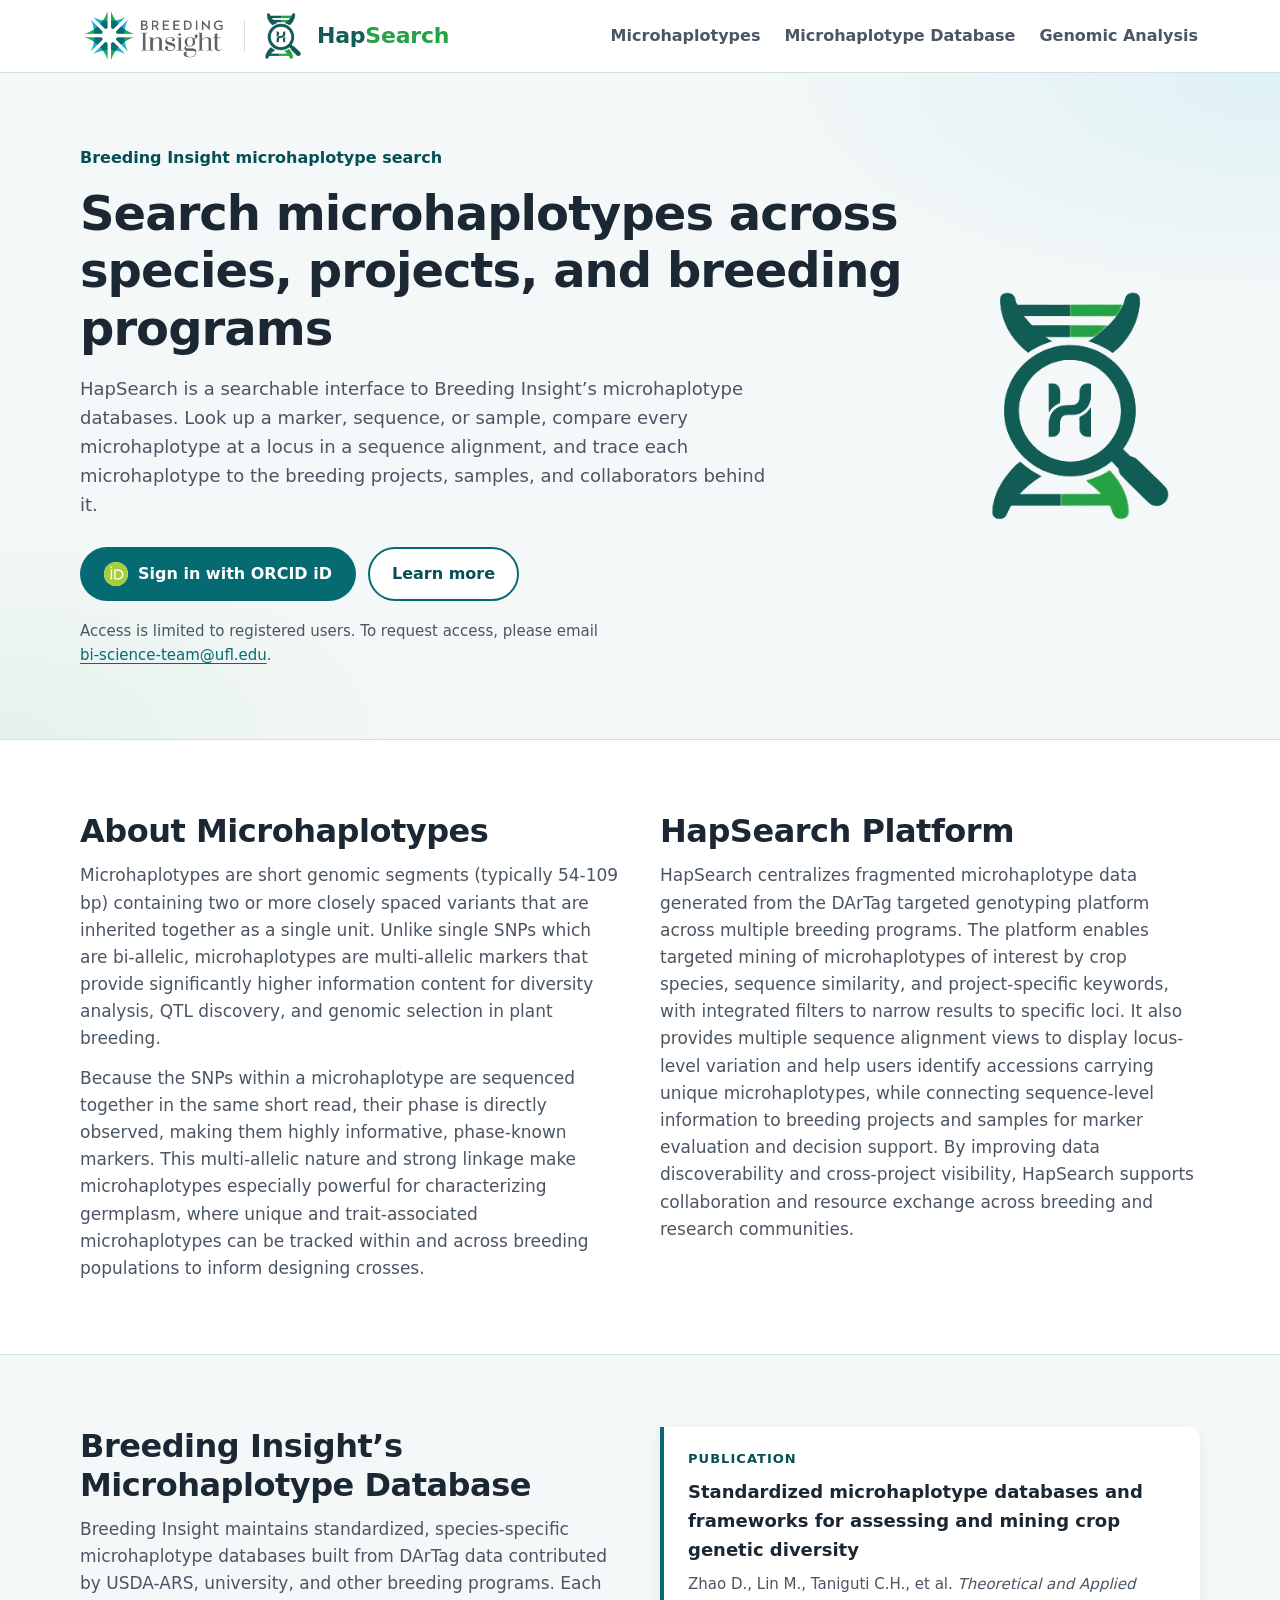
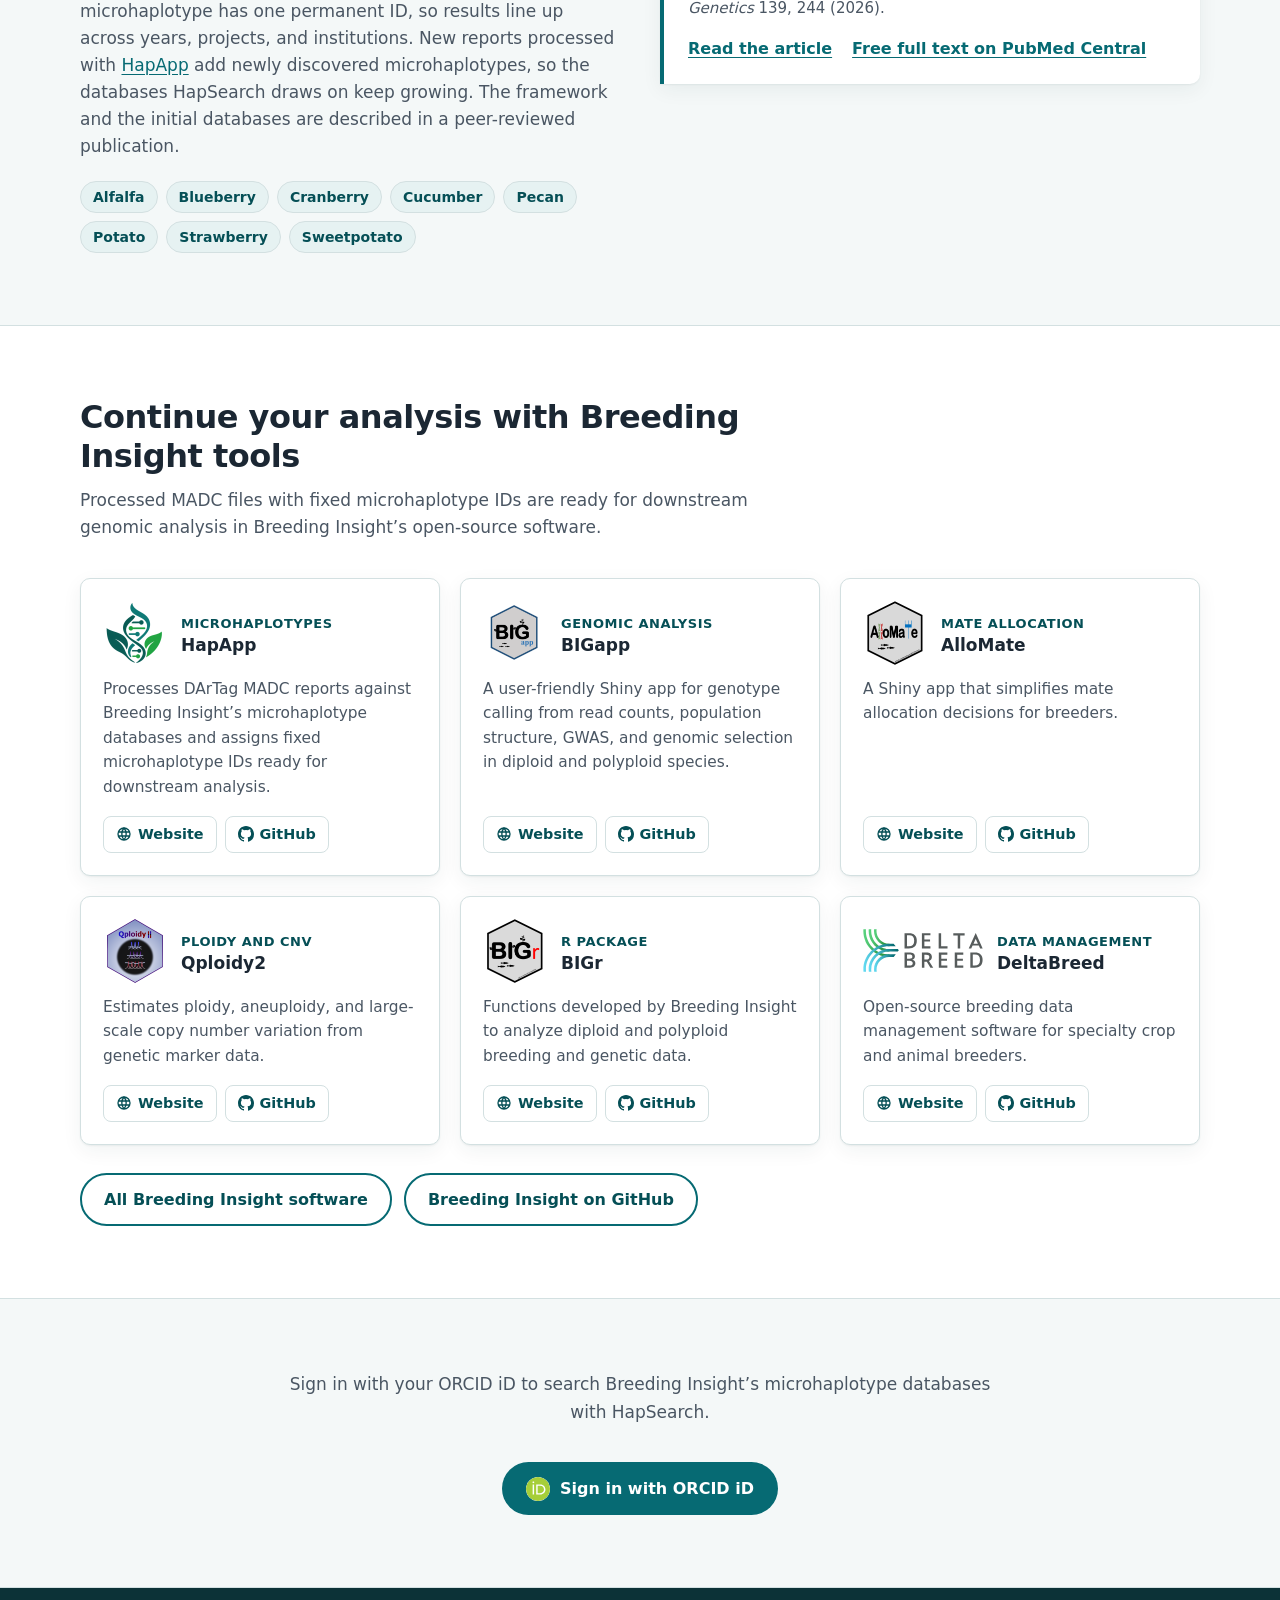
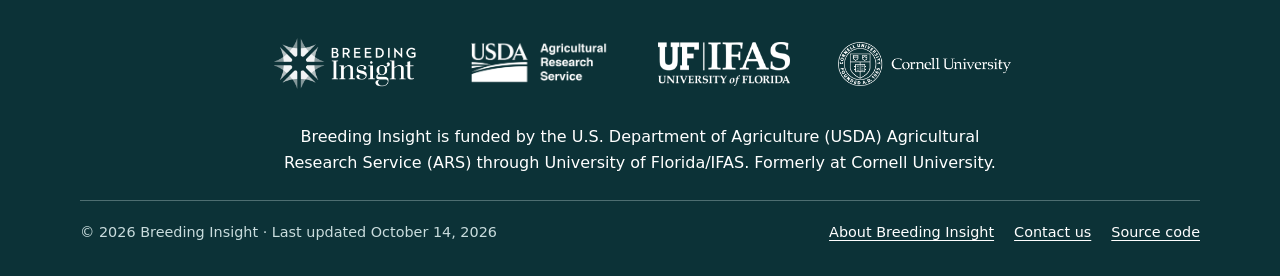
==== commit da23e1da: "Call alleles microhaplotypes in every user-facing label HapSearch calls each AlleleID a microhaploty" ====
--- a/landing/index.html
+++ b/landing/index.html
@@ -10,7 +10,7 @@
   <head>
     <meta charset="utf-8">
     <meta name="viewport" content="width=device-width, initial-scale=1">
-    <meta name="description" content="HapSearch is a search interface for Breeding Insight's microhaplotype databases: find alleles by species, sequence, or project, compare them in alignments, and connect with the breeding programs that hold them.">
+    <meta name="description" content="HapSearch is a search interface for Breeding Insight's microhaplotype databases: find microhaplotypes by species, sequence, or project, compare them in alignments, and connect with the breeding programs that hold them.">
     <title>HapSearch | Breeding Insight</title>
     <link rel="icon" type="image/png" href="assets/hapsearch-icon.png">
     <style>
@@ -275,7 +275,7 @@
             <span class="eyebrow">Breeding Insight microhaplotype search</span>
             <h1 id="hero-title">Search microhaplotypes across species, projects, and breeding programs</h1>
             <p class="lead">
-              HapSearch is a searchable interface to Breeding Insight&rsquo;s microhaplotype databases. Look up a marker, sequence, or sample, compare every allele at a locus in a sequence alignment, and trace each allele to
+              HapSearch is a searchable interface to Breeding Insight&rsquo;s microhaplotype databases. Look up a marker, sequence, or sample, compare every microhaplotype at a locus in a sequence alignment, and trace each microhaplotype to
               the breeding projects, samples, and collaborators behind it.
             </p>
             <div class="hero-actions">
@@ -316,10 +316,10 @@
             <h2>HapSearch Platform</h2>
             <p>
               HapSearch centralizes fragmented microhaplotype data generated from the DArTag targeted genotyping
-              platform across multiple breeding programs. The platform enables targeted mining of alleles of interest
+              platform across multiple breeding programs. The platform enables targeted mining of microhaplotypes of interest
               by crop species, sequence similarity, and project-specific keywords, with integrated filters to narrow
               results to specific loci. It also provides multiple sequence alignment views to display locus-level
-              variation and help users identify accessions carrying unique microhaplotype alleles, while connecting
+              variation and help users identify accessions carrying unique microhaplotypes, while connecting
               sequence-level information to breeding projects and samples for marker evaluation and decision support.
               By improving data discoverability and cross-project visibility, HapSearch supports collaboration and
               resource exchange across breeding and research communities.
@@ -335,10 +335,10 @@
               <h2 id="database-title">Breeding Insight&rsquo;s Microhaplotype Database</h2>
               <p>
                 Breeding Insight maintains standardized, species-specific microhaplotype databases built from
-                DArTag data contributed by USDA-ARS, university, and other breeding programs. Each allele has one
+                DArTag data contributed by USDA-ARS, university, and other breeding programs. Each microhaplotype has one
                 permanent ID, so results line up across years, projects, and institutions. New reports processed
                 with <a href="https://breeding-insight.github.io/HapApp-online/">HapApp</a> add newly discovered
-                alleles, so the databases HapSearch draws on keep growing. The framework and the initial databases
+                microhaplotypes, so the databases HapSearch draws on keep growing. The framework and the initial databases
                 are described in a peer-reviewed publication.
               </p>
             </div>
@@ -377,7 +377,7 @@
                   <h3 id="tool-1">HapApp</h3>
                 </div>
               </div>
-              <p>Processes DArTag MADC reports against Breeding Insight&rsquo;s microhaplotype databases and assigns fixed allele IDs ready for downstream analysis.</p>
+              <p>Processes DArTag MADC reports against Breeding Insight&rsquo;s microhaplotype databases and assigns fixed microhaplotype IDs ready for downstream analysis.</p>
               <div class="tool-links">
                 <a href="https://breeding-insight.github.io/HapApp-online/"><svg aria-hidden="true" focusable="false"><use href="#icon-globe"/></svg>Website<span class="visually-hidden"> for HapApp</span></a>
                 <a href="https://github.com/Breeding-Insight/HapApp-online"><svg aria-hidden="true" focusable="false"><use href="#icon-github"/></svg>GitHub<span class="visually-hidden"> repository for HapApp</span></a>
